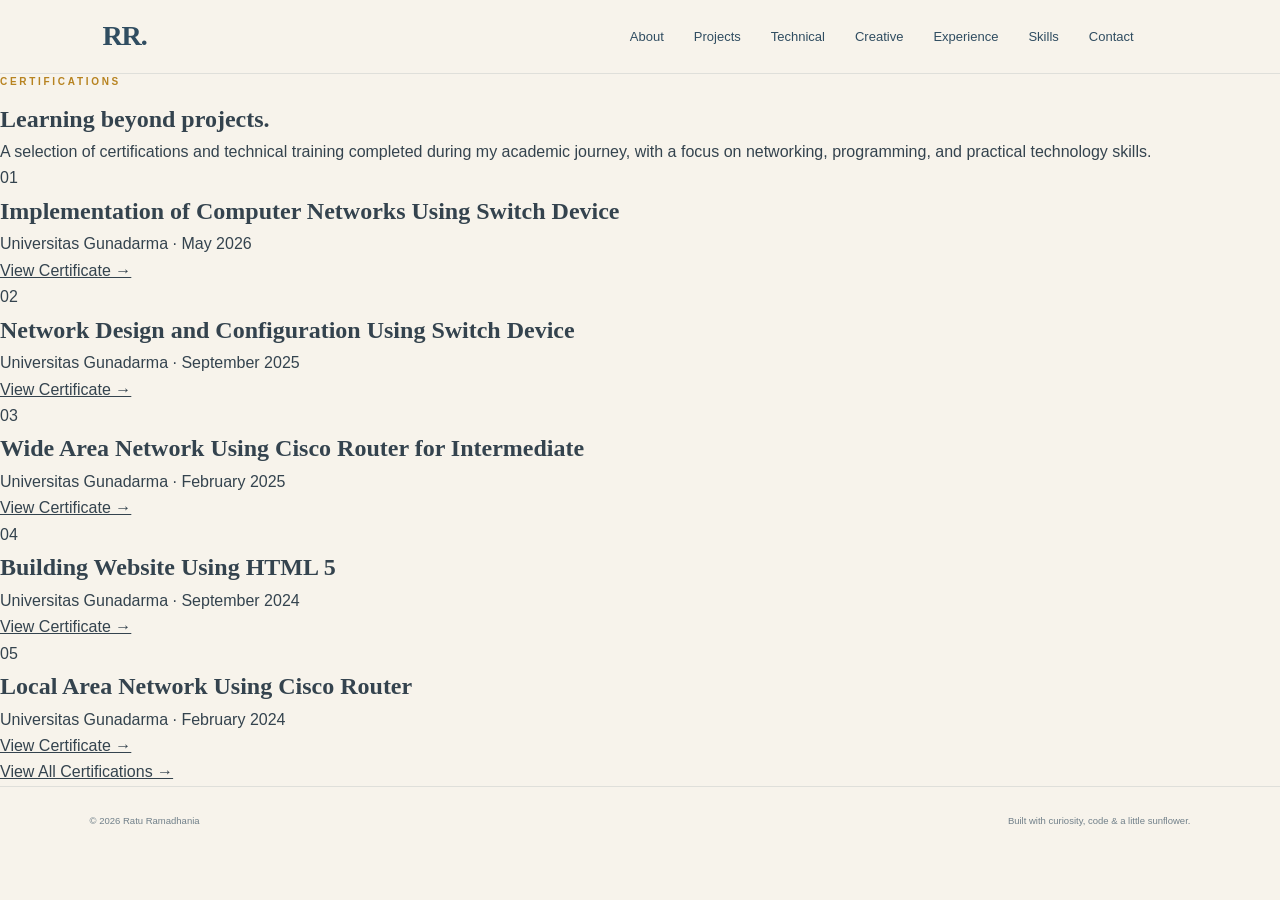
==== certifications.html @ 1b4c2287 "Create certifications.html" ====
<!DOCTYPE html>
<html lang="en">

<head>

  <meta charset="UTF-8">

  <meta
    name="viewport"
    content="width=device-width, initial-scale=1.0"
  >

  <meta
    name="description"
    content="Certifications and technical training completed by Ratu Ramadhania."
  >

  <title>
    Certifications | Ratu Ramadhania
  </title>

  <link rel="stylesheet" href="css/base.css">
  <link rel="stylesheet" href="css/certifications.css">

</head>


<body>


<header class="navbar">

  <a href="index.html#home" class="logo">
    RR.
  </a>

  <nav class="nav-links">

    <a href="index.html#about">About</a>
    <a href="index.html#projects">Projects</a>
    <a href="index.html#technical">Technical</a>
    <a href="index.html#creative">Creative</a>
    <a href="index.html#experience">Experience</a>
    <a href="index.html#skills">Skills</a>
    <a href="index.html#contact">Contact</a>

  </nav>

</header>



<main>


<section class="cert-hero">

  <div class="cert-container">

    <p class="section-label">
      Certifications
    </p>

    <h1>
      Learning beyond projects.
    </h1>

    <p class="cert-intro">
      A selection of certifications and technical training
      completed during my academic journey, with a focus on
      networking, programming, and practical technology skills.
    </p>

  </div>

</section>



<section class="cert-list-section">

  <div class="cert-container">


    <article class="cert-item">

      <span class="cert-number">
        01
      </span>

      <div class="cert-content">

        <h2>
          Implementation of Computer Networks Using Switch Device
        </h2>

        <p>
          Universitas Gunadarma · May 2026
        </p>

        <a
          href="https://e-sert.gunadarma.ac.id/detail/51422392"
          target="_blank"
          rel="noopener noreferrer"
        >
          View Certificate →
        </a>

      </div>

    </article>



    <article class="cert-item">

      <span class="cert-number">
        02
      </span>

      <div class="cert-content">

        <h2>
          Network Design and Configuration Using Switch Device
        </h2>

        <p>
          Universitas Gunadarma · September 2025
        </p>

        <a
          href="https://e-sert.gunadarma.ac.id/detail/51422392"
          target="_blank"
          rel="noopener noreferrer"
        >
          View Certificate →
        </a>

      </div>

    </article>



    <article class="cert-item">

      <span class="cert-number">
        03
      </span>

      <div class="cert-content">

        <h2>
          Wide Area Network Using Cisco Router for Intermediate
        </h2>

        <p>
          Universitas Gunadarma · February 2025
        </p>

        <a
          href="https://e-sert.gunadarma.ac.id/detail/51422392"
          target="_blank"
          rel="noopener noreferrer"
        >
          View Certificate →
        </a>

      </div>

    </article>



    <article class="cert-item">

      <span class="cert-number">
        04
      </span>

      <div class="cert-content">

        <h2>
          Building Website Using HTML 5
        </h2>

        <p>
          Universitas Gunadarma · September 2024
        </p>

        <a
          href="https://e-sert.gunadarma.ac.id/detail/51422392"
          target="_blank"
          rel="noopener noreferrer"
        >
          View Certificate →
        </a>

      </div>

    </article>



    <article class="cert-item">

      <span class="cert-number">
        05
      </span>

      <div class="cert-content">

        <h2>
          Local Area Network Using Cisco Router
        </h2>

        <p>
          Universitas Gunadarma · February 2024
        </p>

        <a
          href="https://e-sert.gunadarma.ac.id/detail/51422392"
          target="_blank"
          rel="noopener noreferrer"
        >
          View Certificate →
        </a>

      </div>

    </article>



    <div class="cert-all">

      <a
        href="https://e-sert.gunadarma.ac.id/detail/51422392"
        target="_blank"
        rel="noopener noreferrer"
      >
        View All Certifications →
      </a>

    </div>

  </div>

</section>


</main>



<footer class="portfolio-footer">

  <p>
    © 2026 Ratu Ramadhania
  </p>

  <p>
    Built with curiosity, code & a little sunflower.
  </p>

</footer>


</body>

</html>
---- css/base.css ----
:root {
  --cream: #f7f3eb;
  --cream-dark: #eee8de;

  --blue: #607d95;
  --blue-dark: #30495d;
  --blue-soft: #dde8ef;

  --yellow: #e8b84d;
  --yellow-dark: #b78320;

  --text: #34434e;
  --muted: #71808a;

  --white: #ffffff;

  --border: rgba(48, 73, 93, 0.12);
}


/* ========================================
   RESET
======================================== */

* {
  margin: 0;
  padding: 0;
  box-sizing: border-box;
}

html {
  width: 100%;
  max-width: 100%;

  scroll-behavior: smooth;
  scroll-padding-top: 70px;
}

body {
  width: 100%;
  max-width: 100%;

  background: var(--cream);
  color: var(--text);

  font-family:
    Arial,
    Helvetica,
    sans-serif;

  line-height: 1.65;

  overflow-x: hidden;
}

h1,
h2,
h3 {
  font-family:
    Georgia,
    "Times New Roman",
    serif;

  font-weight: 600;
}

a {
  color: inherit;
}


/* ========================================
   NAVBAR
======================================== */

.navbar {
  position: sticky;
  top: 0;
  z-index: 1000;

  width: 100%;
  min-height: 74px;

  display: flex;
  align-items: center;

  padding: 0 8%;

  background:
    rgba(247, 243, 235, 0.95);

  border-bottom:
    1px solid
    rgba(47, 72, 88, 0.12);

  backdrop-filter: blur(12px);
  -webkit-backdrop-filter: blur(12px);
}


/* LOGO */

.logo {
  flex-shrink: 0;

  margin-right: auto;

  color: #304d61;

  font-family:
    Georgia,
    "Times New Roman",
    serif;

  font-size: 28px;
  font-weight: 700;

  text-decoration: none;
  letter-spacing: -1px;
}


/* DESKTOP NAVIGATION */

.nav-links {
  display: flex;
  align-items: center;

  gap: 30px;

  margin-left: auto;
}

.nav-links a {
  position: relative;

  color: #304d61;

  font-size: 13px;
  font-weight: 500;

  text-decoration: none;

  white-space: nowrap;

  transition:
    color 0.25s ease,
    transform 0.25s ease;
}

.nav-links a:hover {
  color: #d99b25;

  transform:
    translateY(-2px);
}


/* NAV UNDERLINE */

.nav-links a::after {
  content: "";

  position: absolute;

  left: 0;
  bottom: -6px;

  width: 0;
  height: 1px;

  background: #d99b25;

  transition:
    width 0.25s ease;
}

.nav-links a:hover::after,
.nav-links a.active::after {
  width: 100%;
}


/* ACTIVE NAVIGATION */

.nav-links a.active {
  color: #d99b25;
}


/* ========================================
   LANGUAGE SWITCH
======================================== */

.language-switch {
  display: flex;
  align-items: center;

  gap: 5px;

  flex-shrink: 0;

  margin-left: 32px;

  color: #8a969d;

  font-size: 11px;
}

.lang-button {
  padding: 5px 2px;

  border: 0;

  background: transparent;

  color: #8a969d;

  font-family: inherit;

  font-size: 11px;
  font-weight: 700;

  cursor: pointer;

  transition:
    color 0.2s ease,
    transform 0.2s ease;
}

.lang-button:hover {
  color: #d99b25;

  transform:
    translateY(-1px);
}

.lang-button.active {
  color: #304d61;
}


/* ========================================
   HAMBURGER
======================================== */

.menu-button {
  display: none;

  margin-left: auto;

  border: 0;

  background: transparent;

  color: #304d61;

  font-size: 25px;

  cursor: pointer;
}


/* ========================================
   GENERAL SECTION
======================================== */

.section {
  width: 100%;

  padding:
    96px 7%;
}

.section-blue {
  background: var(--blue-soft);
}

.section-white {
  background: var(--white);
}

.section-label {
  margin-bottom: 9px;

  color: var(--yellow-dark);

  text-transform: uppercase;

  letter-spacing: 2.7px;

  font-size: 10px;
  font-weight: 700;
}

.section-title {
  max-width: 850px;

  margin-bottom: 38px;

  color: var(--blue-dark);

  font-size:
    clamp(
      39px,
      5vw,
      57px
    );

  line-height: 1.05;
}


/* ========================================
   BUTTONS
======================================== */

.button {
  min-height: 45px;

  padding:
    0 20px;

  display: inline-flex;

  align-items: center;
  justify-content: center;

  border-radius: 999px;

  text-decoration: none;

  font-size: 12px;

  transition:
    transform 0.2s ease,
    background 0.2s ease,
    box-shadow 0.2s ease;
}

.button-primary {
  background: var(--blue);

  color: white;

  border:
    1px solid var(--blue);
}

.button-primary:hover {
  background: var(--blue-dark);
}

.button-secondary {
  color: var(--blue-dark);

  border:
    1px solid var(--blue-dark);
}

.button-secondary:hover {
  background: white;
}

.button:hover {
  transform:
    translateY(-2px);
}


/* ========================================
   FOOTER
======================================== */

footer {
  width: 100%;

  padding:
    26px 7%;

  display: flex;

  justify-content: space-between;

  gap: 18px;

  border-top:
    1px solid var(--border);

  color: var(--muted);

  font-size: 9.5px;
}


/* ========================================
   MOBILE NAVBAR
======================================== */

@media (max-width: 900px) {

  .navbar {
    min-height: 68px;

    padding:
      0 24px;
  }

  .logo {
    margin-right: auto;

    font-size: 27px;
  }

  .nav-links {
    display: none;
  }

  .language-switch {
    margin-left: auto;
    margin-right: 18px;
  }

  .menu-button {
    display: block;

    margin-left: 0;
  }

}


@media (max-width: 480px) {

  .navbar {
    padding:
      0 20px;
  }

  .language-switch {
    margin-right: 14px;
  }

  .lang-button {
    font-size: 10px;
  }

}


/* ========================================
   DESKTOP NAVBAR
======================================== */

@media (min-width: 901px) {

  .navbar {
    display: grid !important;

    grid-template-columns:
      auto
      1fr
      auto;

    align-items: center;

    column-gap: 44px;

    width: 100%;

    min-height: 74px;

    padding:
      0 8%;

    position: sticky;

    top: 0;

    z-index: 1000;

    background:
      rgba(247, 243, 235, 0.96);

    border-bottom:
      1px solid
      rgba(48, 73, 93, 0.12);
  }


  .logo {
    margin: 0 !important;

    justify-self: start;

    font-size: 28px;
  }


  .nav-links {
    display: flex !important;

    justify-self: end;

    align-items: center;

    gap: 30px;

    margin: 0 !important;
  }


  .nav-links a {
    white-space: nowrap;
  }


  .language-switch {
    justify-self: end;

    margin: 0 !important;

    margin-left:
      10px !important;
  }


  .menu-button {
    display: none !important;
  }

}


/* ========================================
   MOBILE MENU VISIBILITY
======================================== */

.mobile-menu {
  display: none !important;
}

@media (min-width: 901px) {

  .mobile-menu,
  .mobile-menu.active {
    display: none !important;
  }

  .menu-button {
    display: none !important;
  }

}


/* =========================================
   REVERSIBLE SCROLL REVEAL
========================================= */

.reveal,
.reveal-left,
.reveal-right,
.reveal-scale {
  will-change:
    opacity,
    transform;
}


/* DEFAULT — FROM BOTTOM */

.reveal {
  opacity: 0;

  transform:
    translateY(34px);

  transition:
    opacity 0.6s ease,
    transform 0.8s
    cubic-bezier(
      0.16,
      1,
      0.3,
      1
    );
}


/* FROM LEFT */

.reveal-left {
  opacity: 0;

  transform:
    translateX(-38px);

  transition:
    opacity 0.6s ease,
    transform 0.8s
    cubic-bezier(
      0.16,
      1,
      0.3,
      1
    );
}


/* FROM RIGHT */

.reveal-right {
  opacity: 0;

  transform:
    translateX(38px);

  transition:
    opacity 0.6s ease,
    transform 0.8s
    cubic-bezier(
      0.16,
      1,
      0.3,
      1
    );
}


/* SCALE */

.reveal-scale {
  opacity: 0;

  transform:
    scale(0.96);

  transition:
    opacity 0.6s ease,
    transform 0.8s
    cubic-bezier(
      0.16,
      1,
      0.3,
      1
    );
}


/* VISIBLE */

.reveal.is-visible,
.reveal-left.is-visible,
.reveal-right.is-visible,
.reveal-scale.is-visible {
  opacity: 1;

  transform:
    translate3d(0, 0, 0)
    scale(1);
}


/* =========================================
   REVEAL DELAYS
========================================= */

.reveal-delay-1 {
  transition-delay: 0.06s;
}

.reveal-delay-2 {
  transition-delay: 0.12s;
}

.reveal-delay-3 {
  transition-delay: 0.18s;
}


/* =========================================
   SUNFLOWER MOTION
========================================= */

.sunflower,
.decorative-sunflower {

  --flower-x: 0px;
  --flower-y: 0px;

  --flower-float: 0px;

  --flower-rotate: 0deg;
  --flower-scroll: 0deg;

  transform:
    translate(
      var(--flower-x),
      calc(
        var(--flower-y)
        +
        var(--flower-float)
      )
    )
    rotate(
      calc(
        var(--flower-rotate)
        +
        var(--flower-scroll)
      )
    );

  transition:
    transform 0.16s ease-out;

  will-change:
    transform;
}


/* =========================================
   PROJECT CARD INTERACTION
========================================= */

.project-card {
  transform-style:
    preserve-3d;

  transition:
    transform 0.25s ease,
    box-shadow 0.25s ease;

  will-change:
    transform;
}


/* =========================================
   MOBILE MOTION
========================================= */

@media (max-width: 700px) {

  /*
    Lebih pendek di HP supaya tidak terasa
    terlalu dramatis / berat.
  */

  .reveal {
    transform:
      translateY(22px);
  }

  .reveal-left {
    transform:
      translateX(-22px);
  }

  .reveal-right {
    transform:
      translateX(22px);
  }

  .reveal-scale {
    transform:
      scale(0.98);
  }


  .reveal.is-visible,
  .reveal-left.is-visible,
  .reveal-right.is-visible,
  .reveal-scale.is-visible {
    transform:
      translate3d(0, 0, 0)
      scale(1);
  }

}


/* =========================================
   REDUCED MOTION / ACCESSIBILITY
========================================= */

@media (prefers-reduced-motion: reduce) {

  html {
    scroll-behavior: auto;
  }


  .reveal,
  .reveal-left,
  .reveal-right,
  .reveal-scale {
    opacity: 1;

    transform: none;

    transition: none;
  }


  .sunflower,
  .decorative-sunflower,
  .project-card {
    transform:
      none !important;

    transition:
      none !important;
  }

}
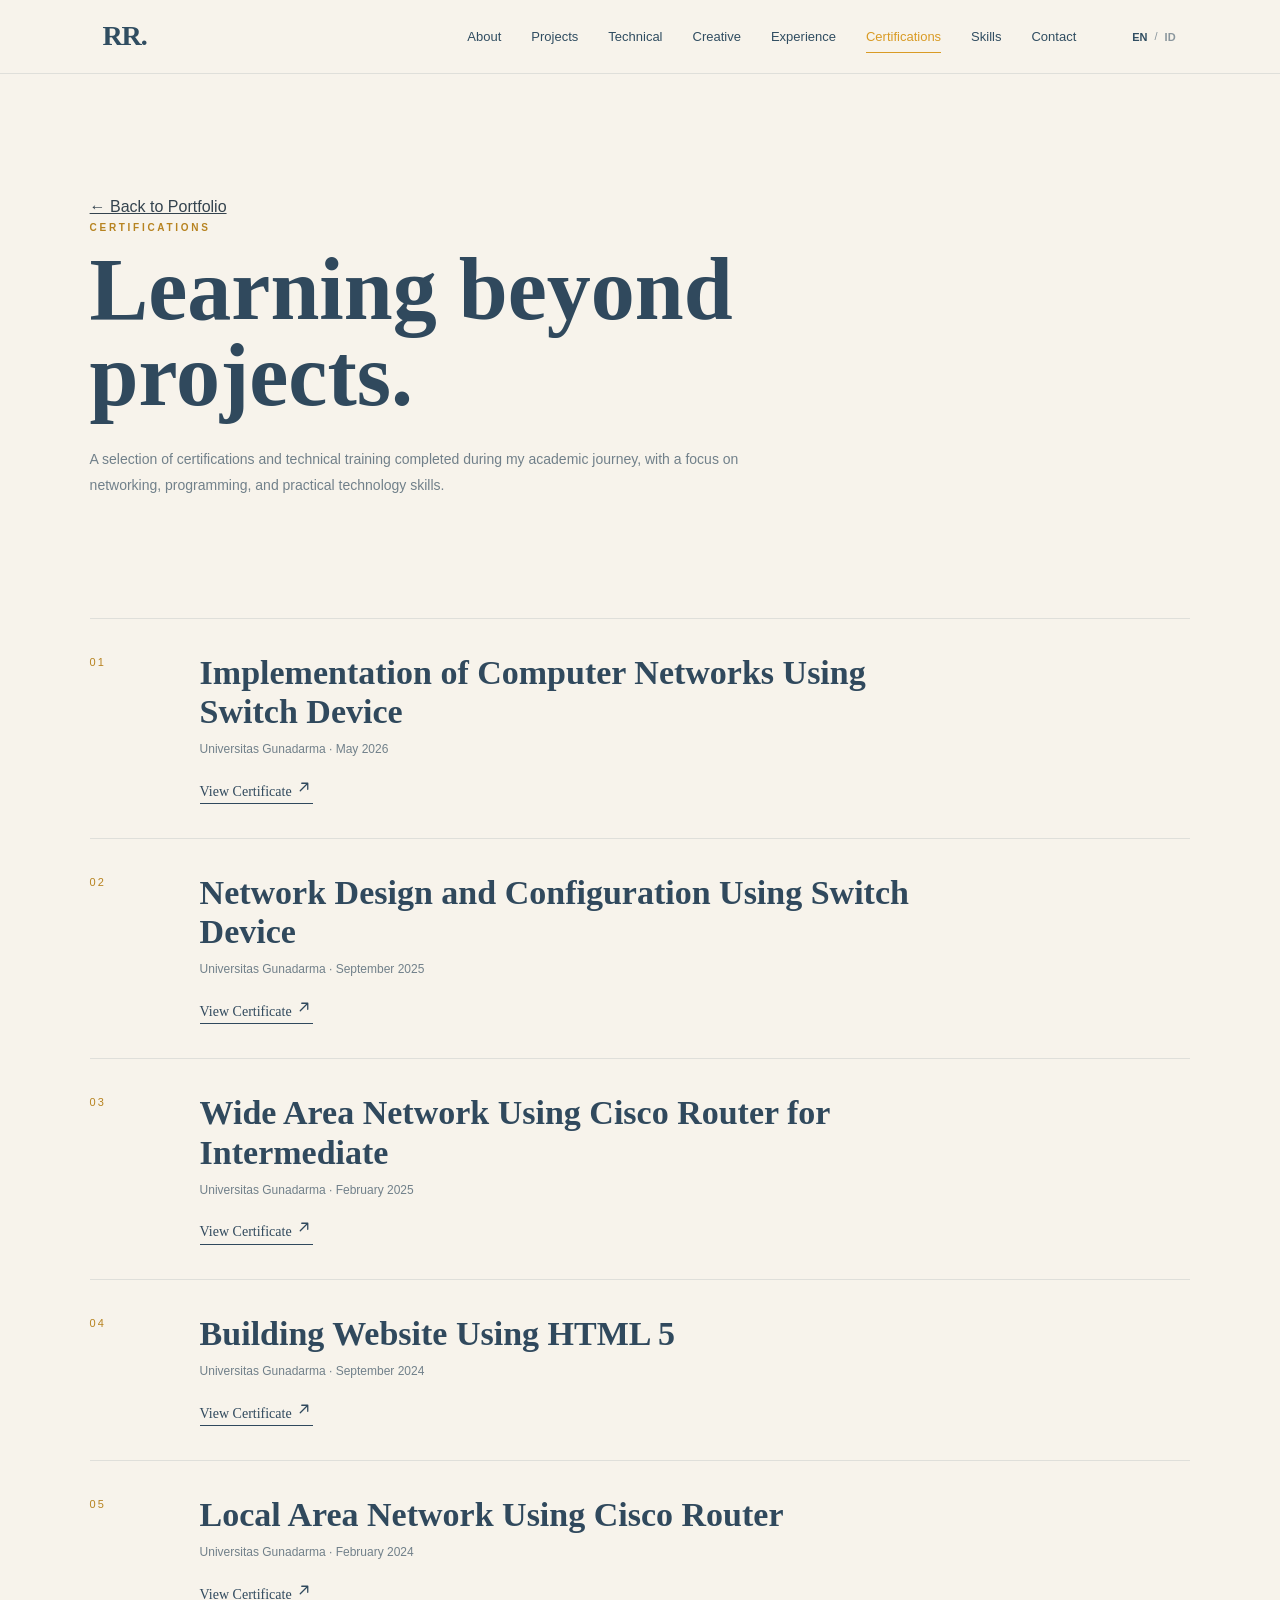
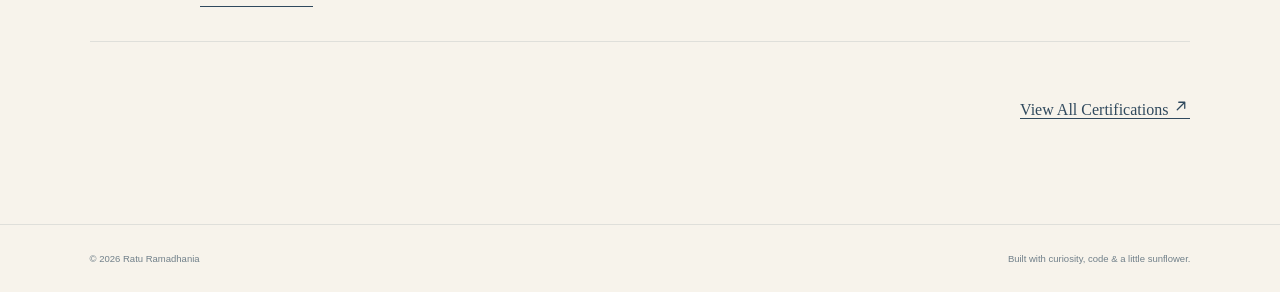
==== commit 11c21990: "Update certifications.html" ====
--- a/certifications.html
+++ b/certifications.html
@@ -28,24 +28,112 @@
 <body>
 
 
+<!-- ========================================
+     NAVBAR
+======================================== -->
+
 <header class="navbar">
 
-  <a href="index.html#home" class="logo">
+  <a
+    href="index.html#home"
+    class="logo"
+  >
     RR.
   </a>
 
+
   <nav class="nav-links">
 
-    <a href="index.html#about">About</a>
-    <a href="index.html#projects">Projects</a>
-    <a href="index.html#technical">Technical</a>
-    <a href="index.html#creative">Creative</a>
-    <a href="index.html#experience">Experience</a>
-    <a href="index.html#skills">Skills</a>
-    <a href="index.html#contact">Contact</a>
+    <a
+      href="index.html#about"
+      data-en="About"
+      data-id="Tentang"
+    >
+      About
+    </a>
+
+    <a
+      href="index.html#projects"
+      data-en="Projects"
+      data-id="Proyek"
+    >
+      Projects
+    </a>
+
+    <a
+      href="index.html#technical"
+      data-en="Technical"
+      data-id="Teknis"
+    >
+      Technical
+    </a>
+
+    <a
+      href="index.html#creative"
+      data-en="Creative"
+      data-id="Kreatif"
+    >
+      Creative
+    </a>
+
+    <a
+      href="index.html#experience"
+      data-en="Experience"
+      data-id="Pengalaman"
+    >
+      Experience
+    </a>
+
+    <a
+      href="certifications.html"
+      class="active"
+      data-en="Certifications"
+      data-id="Sertifikasi"
+    >
+      Certifications
+    </a>
+
+    <a
+      href="index.html#skills"
+      data-en="Skills"
+      data-id="Keahlian"
+    >
+      Skills
+    </a>
+
+    <a
+      href="index.html#contact"
+      data-en="Contact"
+      data-id="Kontak"
+    >
+      Contact
+    </a>
 
   </nav>
 
+
+  <div class="language-switch">
+
+    <button
+      type="button"
+      class="lang-button active"
+      data-lang="en"
+    >
+      EN
+    </button>
+
+    <span>/</span>
+
+    <button
+      type="button"
+      class="lang-button"
+      data-lang="id"
+    >
+      ID
+    </button>
+
+  </div>
+
 </header>
 
 
@@ -53,19 +141,46 @@
 <main>
 
 
+<!-- ========================================
+     HERO
+======================================== -->
+
 <section class="cert-hero">
 
   <div class="cert-container">
 
-    <p class="section-label">
+    <a
+      href="index.html"
+      class="cert-back"
+      data-en="← Back to Portfolio"
+      data-id="← Kembali ke Portfolio"
+    >
+      ← Back to Portfolio
+    </a>
+
+
+    <p
+      class="section-label"
+      data-en="Certifications"
+      data-id="Sertifikasi"
+    >
       Certifications
     </p>
 
-    <h1>
+
+    <h1
+      data-en="Learning beyond projects."
+      data-id="Belajar di luar proyek."
+    >
       Learning beyond projects.
     </h1>
 
-    <p class="cert-intro">
+
+    <p
+      class="cert-intro"
+      data-en="A selection of certifications and technical training completed during my academic journey, with a focus on networking, programming, and practical technology skills."
+      data-id="Pilihan sertifikasi dan pelatihan teknis yang saya selesaikan selama masa studi, dengan fokus pada jaringan, pemrograman, dan keterampilan teknologi praktis."
+    >
       A selection of certifications and technical training
       completed during my academic journey, with a focus on
       networking, programming, and practical technology skills.
@@ -77,10 +192,16 @@
 
 
 
+<!-- ========================================
+     CERTIFICATION LIST
+======================================== -->
+
 <section class="cert-list-section">
 
   <div class="cert-container">
 
+
+    <!-- CERTIFICATE 01 -->
 
     <article class="cert-item">
 
@@ -88,6 +209,7 @@
         01
       </span>
 
+
       <div class="cert-content">
 
         <h2>
@@ -97,13 +219,44 @@
         <p>
           Universitas Gunadarma · May 2026
         </p>
+
 
         <a
           href="https://e-sert.gunadarma.ac.id/detail/51422392"
           target="_blank"
           rel="noopener noreferrer"
+          class="cert-link"
         >
-          View Certificate →
+
+          <span
+            data-en="View Certificate"
+            data-id="Lihat Sertifikat"
+          >
+            View Certificate
+          </span>
+
+
+          <span class="cert-arrow" aria-hidden="true">
+
+            <svg
+              viewBox="0 0 24 24"
+              width="18"
+              height="18"
+              fill="none"
+            >
+
+              <path
+                d="M7 17L17 7M17 7H9M17 7V15"
+                stroke="currentColor"
+                stroke-width="1.7"
+                stroke-linecap="round"
+                stroke-linejoin="round"
+              />
+
+            </svg>
+
+          </span>
+
         </a>
 
       </div>
@@ -111,6 +264,8 @@
     </article>
 
 
+
+    <!-- CERTIFICATE 02 -->
 
     <article class="cert-item">
 
@@ -118,6 +273,7 @@
         02
       </span>
 
+
       <div class="cert-content">
 
         <h2>
@@ -127,13 +283,44 @@
         <p>
           Universitas Gunadarma · September 2025
         </p>
+
 
         <a
           href="https://e-sert.gunadarma.ac.id/detail/51422392"
           target="_blank"
           rel="noopener noreferrer"
+          class="cert-link"
         >
-          View Certificate →
+
+          <span
+            data-en="View Certificate"
+            data-id="Lihat Sertifikat"
+          >
+            View Certificate
+          </span>
+
+
+          <span class="cert-arrow" aria-hidden="true">
+
+            <svg
+              viewBox="0 0 24 24"
+              width="18"
+              height="18"
+              fill="none"
+            >
+
+              <path
+                d="M7 17L17 7M17 7H9M17 7V15"
+                stroke="currentColor"
+                stroke-width="1.7"
+                stroke-linecap="round"
+                stroke-linejoin="round"
+              />
+
+            </svg>
+
+          </span>
+
         </a>
 
       </div>
@@ -141,6 +328,8 @@
     </article>
 
 
+
+    <!-- CERTIFICATE 03 -->
 
     <article class="cert-item">
 
@@ -148,6 +337,7 @@
         03
       </span>
 
+
       <div class="cert-content">
 
         <h2>
@@ -157,13 +347,44 @@
         <p>
           Universitas Gunadarma · February 2025
         </p>
+
 
         <a
           href="https://e-sert.gunadarma.ac.id/detail/51422392"
           target="_blank"
           rel="noopener noreferrer"
+          class="cert-link"
         >
-          View Certificate →
+
+          <span
+            data-en="View Certificate"
+            data-id="Lihat Sertifikat"
+          >
+            View Certificate
+          </span>
+
+
+          <span class="cert-arrow" aria-hidden="true">
+
+            <svg
+              viewBox="0 0 24 24"
+              width="18"
+              height="18"
+              fill="none"
+            >
+
+              <path
+                d="M7 17L17 7M17 7H9M17 7V15"
+                stroke="currentColor"
+                stroke-width="1.7"
+                stroke-linecap="round"
+                stroke-linejoin="round"
+              />
+
+            </svg>
+
+          </span>
+
         </a>
 
       </div>
@@ -171,6 +392,8 @@
     </article>
 
 
+
+    <!-- CERTIFICATE 04 -->
 
     <article class="cert-item">
 
@@ -178,6 +401,7 @@
         04
       </span>
 
+
       <div class="cert-content">
 
         <h2>
@@ -187,13 +411,44 @@
         <p>
           Universitas Gunadarma · September 2024
         </p>
+
 
         <a
           href="https://e-sert.gunadarma.ac.id/detail/51422392"
           target="_blank"
           rel="noopener noreferrer"
+          class="cert-link"
         >
-          View Certificate →
+
+          <span
+            data-en="View Certificate"
+            data-id="Lihat Sertifikat"
+          >
+            View Certificate
+          </span>
+
+
+          <span class="cert-arrow" aria-hidden="true">
+
+            <svg
+              viewBox="0 0 24 24"
+              width="18"
+              height="18"
+              fill="none"
+            >
+
+              <path
+                d="M7 17L17 7M17 7H9M17 7V15"
+                stroke="currentColor"
+                stroke-width="1.7"
+                stroke-linecap="round"
+                stroke-linejoin="round"
+              />
+
+            </svg>
+
+          </span>
+
         </a>
 
       </div>
@@ -201,6 +456,8 @@
     </article>
 
 
+
+    <!-- CERTIFICATE 05 -->
 
     <article class="cert-item">
 
@@ -208,6 +465,7 @@
         05
       </span>
 
+
       <div class="cert-content">
 
         <h2>
@@ -217,13 +475,44 @@
         <p>
           Universitas Gunadarma · February 2024
         </p>
+
 
         <a
           href="https://e-sert.gunadarma.ac.id/detail/51422392"
           target="_blank"
           rel="noopener noreferrer"
+          class="cert-link"
         >
-          View Certificate →
+
+          <span
+            data-en="View Certificate"
+            data-id="Lihat Sertifikat"
+          >
+            View Certificate
+          </span>
+
+
+          <span class="cert-arrow" aria-hidden="true">
+
+            <svg
+              viewBox="0 0 24 24"
+              width="18"
+              height="18"
+              fill="none"
+            >
+
+              <path
+                d="M7 17L17 7M17 7H9M17 7V15"
+                stroke="currentColor"
+                stroke-width="1.7"
+                stroke-linecap="round"
+                stroke-linejoin="round"
+              />
+
+            </svg>
+
+          </span>
+
         </a>
 
       </div>
@@ -231,6 +520,8 @@
     </article>
 
 
+
+    <!-- VIEW ALL -->
 
     <div class="cert-all">
 
@@ -238,12 +529,43 @@
         href="https://e-sert.gunadarma.ac.id/detail/51422392"
         target="_blank"
         rel="noopener noreferrer"
+        class="cert-all-link"
       >
-        View All Certifications →
+
+        <span
+          data-en="View All Certifications"
+          data-id="Lihat Semua Sertifikasi"
+        >
+          View All Certifications
+        </span>
+
+
+        <span class="cert-arrow" aria-hidden="true">
+
+          <svg
+            viewBox="0 0 24 24"
+            width="18"
+            height="18"
+            fill="none"
+          >
+
+            <path
+              d="M7 17L17 7M17 7H9M17 7V15"
+              stroke="currentColor"
+              stroke-width="1.7"
+              stroke-linecap="round"
+              stroke-linejoin="round"
+            />
+
+          </svg>
+
+        </span>
+
       </a>
 
     </div>
 
+
   </div>
 
 </section>
@@ -252,6 +574,10 @@
 </main>
 
 
+
+<!-- ========================================
+     FOOTER
+======================================== -->
 
 <footer class="portfolio-footer">
 
@@ -259,13 +585,24 @@
     © 2026 Ratu Ramadhania
   </p>
 
-  <p>
+  <p
+    data-en="Built with curiosity, code & a little sunflower."
+    data-id="Dibuat dengan rasa penasaran, kode & sedikit bunga matahari."
+  >
     Built with curiosity, code & a little sunflower.
   </p>
 
 </footer>
 
 
+
+<!-- ========================================
+     LANGUAGE
+======================================== -->
+
+<script src="js/language.js"></script>
+
+
 </body>
 
 </html>
--- a/css/certifications.css
+++ b/css/certifications.css
@@ -0,0 +1,228 @@
+/* ========================================
+   CERTIFICATIONS PAGE
+======================================== */
+
+.cert-container {
+  width: min(1120px, 86%);
+  margin: 0 auto;
+}
+
+
+/* HERO */
+
+.cert-hero {
+  padding:
+    120px 0
+    80px;
+
+  background: var(--cream);
+}
+
+.cert-hero h1 {
+  max-width: 850px;
+
+  margin-top: 10px;
+
+  color: var(--blue-dark);
+
+  font-family:
+    Georgia,
+    "Times New Roman",
+    serif;
+
+  font-size:
+    clamp(
+      52px,
+      7vw,
+      88px
+    );
+
+  line-height: 0.98;
+}
+
+.cert-intro {
+  max-width: 650px;
+
+  margin-top: 28px;
+
+  color: var(--muted);
+
+  font-size: 14px;
+
+  line-height: 1.8;
+}
+
+
+/* LIST */
+
+.cert-list-section {
+  padding:
+    40px 0
+    100px;
+
+  background: var(--cream);
+}
+
+.cert-item {
+  display: grid;
+
+  grid-template-columns:
+    80px
+    1fr;
+
+  gap: 30px;
+
+  padding:
+    34px 0;
+
+  border-top:
+    1px solid var(--border);
+}
+
+.cert-item:last-of-type {
+  border-bottom:
+    1px solid var(--border);
+}
+
+.cert-number {
+  color: var(--yellow-dark);
+
+  font-size: 11px;
+
+  letter-spacing: 2px;
+}
+
+.cert-content h2 {
+  max-width: 720px;
+
+  color: var(--blue-dark);
+
+  font-family:
+    Georgia,
+    "Times New Roman",
+    serif;
+
+  font-size:
+    clamp(
+      24px,
+      3vw,
+      34px
+    );
+
+  line-height: 1.15;
+}
+
+.cert-content p {
+  margin-top: 9px;
+
+  color: var(--muted);
+
+  font-size: 12px;
+}
+
+.cert-content a {
+  display: inline-block;
+
+  margin-top: 18px;
+
+  color: var(--blue-dark);
+
+  text-decoration: none;
+
+  border-bottom:
+    1px solid var(--blue-dark);
+
+  font-family:
+    Georgia,
+    "Times New Roman",
+    serif;
+
+  font-size: 14px;
+
+  transition:
+    color 0.25s ease,
+    border-color 0.25s ease,
+    transform 0.25s ease;
+}
+
+.cert-content a:hover {
+  color: var(--yellow-dark);
+
+  border-color: var(--yellow-dark);
+
+  transform:
+    translateX(4px);
+}
+
+
+/* VIEW ALL */
+
+.cert-all {
+  margin-top: 55px;
+
+  text-align: right;
+}
+
+.cert-all a {
+  color: var(--blue-dark);
+
+  font-family:
+    Georgia,
+    "Times New Roman",
+    serif;
+
+  font-size: 16px;
+
+  text-decoration: none;
+
+  border-bottom:
+    1px solid var(--blue-dark);
+}
+
+
+/* MOBILE */
+
+@media (max-width: 700px) {
+
+  .cert-container {
+    width: calc(100% - 40px);
+  }
+
+  .cert-hero {
+    padding:
+      85px 0
+      55px;
+  }
+
+  .cert-hero h1 {
+    font-size: 46px;
+  }
+
+  .cert-intro {
+    font-size: 12px;
+  }
+
+  .cert-list-section {
+    padding:
+      20px 0
+      70px;
+  }
+
+  .cert-item {
+    grid-template-columns: 1fr;
+
+    gap: 10px;
+
+    padding:
+      27px 0;
+  }
+
+  .cert-content h2 {
+    font-size: 24px;
+  }
+
+  .cert-all {
+    text-align: left;
+  }
+
+}
